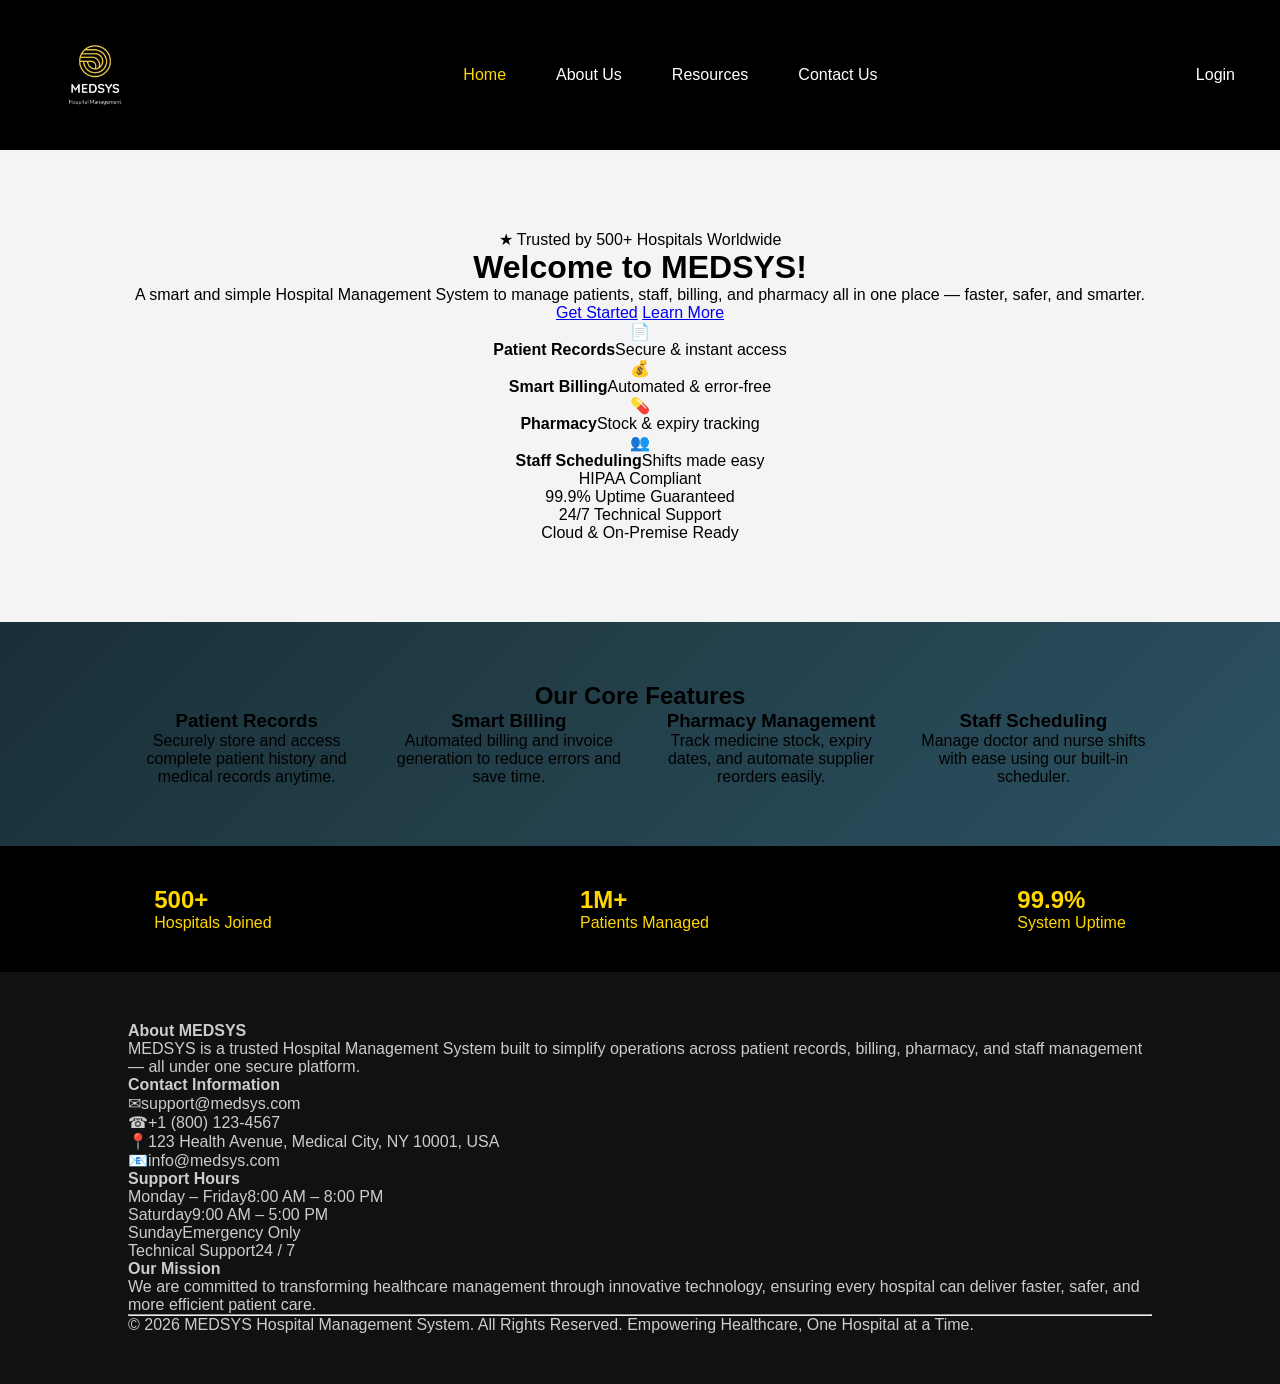
==== index.html @ c2a3234a "frontend changes" ====
<!DOCTYPE html>
<html lang="en">
<head>
    <link rel="stylesheet" href="style.css"> 
    <meta charset="UTF-8">
    <title>MEDSYS - Home</title>
   
</head>
<body>
    <div class="navbar">
        <div class="logo">
            <img src="logo.jpeg" alt="MEDSYS Logo">
        </div>
        <ul class="nav-links">
            <li><a href="index.html" class="active">Home</a></li>
            <li><a href="#">About Us</a></li>
            <li>
                <a href="resources.html">Resources</a>
                <div class="dropdown-content">
                    <a href="resources.html#system-requirements">System Requirements</a>
                    <a href="resources.html#downloads">Downloads</a>
                    <a href="resources.html#faq">FAQ</a>
                    <a href="#">Documentation</a>
                    <a href="#">Support</a>
                </div>
            </li>
            <li>
                <a href="#">Contact Us</a>
                <div class="dropdown-content">
                    <a href="#">Email</a>
                    <a href="#">Locations</a>
                </div>
            </li>
        </ul>
        <div class="login-btn">
            <ul class="nav-links" style="flex-grow: 0;">
                <li><a href="login.html">Login</a></li>
            </ul>
        </div>
    </div>

    <div class="hero">
        <div class="hero-badge">&#9733; Trusted by 500+ Hospitals Worldwide</div>
        <h1>Welcome to <span>MEDSYS!</span></h1>
        <p>A smart and simple Hospital Management System to manage patients, staff, billing, and pharmacy all in one place — faster, safer, and smarter.</p>
        <div class="hero-buttons">
            <a href="#" class="btn-primary">Get Started</a>
            <a href="#" class="btn-secondary">Learn More</a>
        </div>
        <div class="hero-highlights">
            <div class="highlight-item">
                <div class="highlight-icon">&#128196;</div>
                <p><strong>Patient Records</strong>Secure &amp; instant access</p>
            </div>
            <div class="highlight-item">
                <div class="highlight-icon">&#128176;</div>
                <p><strong>Smart Billing</strong>Automated &amp; error-free</p>
            </div>
            <div class="highlight-item">
                <div class="highlight-icon">&#128138;</div>
                <p><strong>Pharmacy</strong>Stock &amp; expiry tracking</p>
            </div>
            <div class="highlight-item">
                <div class="highlight-icon">&#128101;</div>
                <p><strong>Staff Scheduling</strong>Shifts made easy</p>
            </div>
        </div>
        <div class="hero-trust">
            <div class="trust-item"><span class="dot"></span> HIPAA Compliant</div>
            <div class="trust-item"><span class="dot"></span> 99.9% Uptime Guaranteed</div>
            <div class="trust-item"><span class="dot"></span> 24/7 Technical Support</div>
            <div class="trust-item"><span class="dot"></span> Cloud &amp; On-Premise Ready</div>
        </div>
    </div>

    <div class="features">
        <h2>Our Core Features</h2>
        <div class="features-grid">
            <div class="card"><h3>Patient Records</h3><p>Securely store and access complete patient history and medical records anytime.</p></div>
            <div class="card"><h3>Smart Billing</h3><p>Automated billing and invoice generation to reduce errors and save time.</p></div>
            <div class="card"><h3>Pharmacy Management</h3><p>Track medicine stock, expiry dates, and automate supplier reorders easily.</p></div>
            <div class="card"><h3>Staff Scheduling</h3><p>Manage doctor and nurse shifts with ease using our built-in scheduler.</p></div>
        </div>
    </div>

    <div class="stats">
        <div><h2>500+</h2><p>Hospitals Joined</p></div>
        <div><h2>1M+</h2><p>Patients Managed</p></div>
        <div><h2>99.9%</h2><p>System Uptime</p></div>
    </div>

    <footer class="footer-main">
        <div class="footer-grid">
            <div class="footer-col">
                <h4>About MEDSYS</h4>
                <p>MEDSYS is a trusted Hospital Management System built to simplify operations across patient records, billing, pharmacy, and staff management — all under one secure platform.</p>
            </div>
            <div class="footer-col">
                <h4>Contact Information</h4>
                <div class="info-item"><span class="icon">&#9993;</span><span>support@medsys.com</span></div>
                <div class="info-item"><span class="icon">&#9742;</span><span>+1 (800) 123-4567</span></div>
                <div class="info-item"><span class="icon">&#128205;</span><span>123 Health Avenue, Medical City, NY 10001, USA</span></div>
                <div class="info-item"><span class="icon">&#128231;</span><span>info@medsys.com</span></div>
            </div>
            <div class="footer-col">
                <h4>Support Hours</h4>
                <div class="footer-hours">
                    <div class="row"><span>Monday – Friday</span><span>8:00 AM – 8:00 PM</span></div>
                    <div class="row"><span>Saturday</span><span>9:00 AM – 5:00 PM</span></div>
                    <div class="row"><span>Sunday</span><span>Emergency Only</span></div>
                    <div class="row"><span>Technical Support</span><span>24 / 7</span></div>
                </div>
            </div>
            <div class="footer-col">
                <h4>Our Mission</h4>
                <p>We are committed to transforming healthcare management through innovative technology, ensuring every hospital can deliver faster, safer, and more efficient patient care.</p>
            </div>
        </div>
        <hr class="footer-divider">
        <div class="footer-bottom">
            <span>&copy; 2026 MEDSYS Hospital Management System. All Rights Reserved.</span>
            <span class="footer-tagline">Empowering Healthcare, One Hospital at a Time.</span>
        </div>
    </footer>
</body>
</html>
---- style.css ----
/* =============================================
   RESET
============================================= */
*,
*::before,
*::after {
    box-sizing: border-box;
    margin: 0;
    padding: 0;
}

/* =============================================
   GLOBAL BODY (DEFAULT FOR ALL PAGES)
============================================= */
body {
    font-family: 'DM Sans', Arial, sans-serif;
    background: #f0f2f5;
}

/* =============================================
   NAVBAR
============================================= */
.navbar {
    display: flex;
    align-items: center;
    background-color: black;
    padding: 0 20px;
    height: 150px;
}

.logo img {
    height: 150px;
    width: auto;
    display: block;
}

.nav-links {
    list-style: none;
    display: flex;
    flex-grow: 1;
    justify-content: center;
}

.nav-links li {
    position: relative;
    margin: 0 15px;
}

.nav-links a {
    color: white;
    text-decoration: none;
    padding: 15px 10px;
}

.nav-links a:hover,
.nav-links a.active {
    color: gold;
}

.login-btn {
    margin-left: auto;
}

.dropdown-content {
    display: none;
    position: absolute;
    background-color: #333;
    min-width: 160px;
    top: 100%;
}

.dropdown-content a {
    padding: 12px 16px;
    display: block;
    border-bottom: 1px solid #444;
}

.nav-links li:hover .dropdown-content {
    display: block;
}

/* =============================================
   HERO
============================================= */
.hero {
    text-align: center;
    padding: 80px 20px;
    background: #f4f4f4;
}

/* =============================================
   FEATURES
============================================= */
.features {
    padding: 60px 10%;
    text-align: center;
}

.features-grid {
    display: grid;
    grid-template-columns: repeat(auto-fit, minmax(220px, 1fr));
    gap: 25px;
}

/* =============================================
   STATS
============================================= */
.stats {
    background: black;
    color: gold;
    display: flex;
    justify-content: space-around;
    padding: 40px 0;
}

/* =============================================
   FOOTER
============================================= */
.footer-main {
    background: #111;
    color: #ccc;
    padding: 50px 10%;
}

/* =============================================
   AUTH PAGES (IMPORTANT FIX)
   Apply ONLY when class="auth-body" is used
============================================= */
.auth-body {
    background: #0a1628;
    height: 100vh;
    display: flex;
    justify-content: center;
    align-items: center;
}

.auth-card {
    background: white;
    border-radius: 14px;
    width: 420px;
    box-shadow: 0 24px 60px rgba(0,0,0,0.5);
    padding: 20px;
}

/* =============================================
   RESPONSIVE
============================================= */
@media (max-width: 768px) {
    .navbar {
        height: auto;
        flex-wrap: wrap;
    }

    .nav-links {
        flex-wrap: wrap;
        justify-content: flex-start;
    }

    .features-grid {
        grid-template-columns: 1fr;
    }
}
/* Reset */
* {
    margin: 0;
    padding: 0;
    box-sizing: border-box;
}

/* Page background */
body {
    font-family: 'Segoe UI', Arial, sans-serif;
    background: linear-gradient(135deg, #0f2027, #203a43, #2c5364);
    height: 100vh;
}

/* Center the card */
.auth-page {
    display: flex;
    justify-content: center;
    align-items: center;
    height: 100%;
}

/* Card box */
.auth-card {
    background: #ffffff;
    width: 350px;
    padding: 30px 25px;
    border-radius: 12px;
    box-shadow: 0 10px 25px rgba(0, 0, 0, 0.2);
}

/* Header */
.card-header h2 {
    text-align: center;
    margin-bottom: 20px;
    color: #333;
}

/* Form body */
.card-body {
    display: flex;
    flex-direction: column;
}

/* Input fields */
.field {
    margin-bottom: 15px;
}

.field label {
    display: block;
    margin-bottom: 5px;
    font-size: 14px;
    color: #555;
}

.field input {
    width: 100%;
    padding: 10px;
    border: 1px solid #ccc;
    border-radius: 6px;
    font-size: 14px;
    transition: 0.3s;
}

.field input:focus {
    border-color: #2c5364;
    outline: none;
}

/* Button */
.btn {
    padding: 12px;
    background: #2c5364;
    color: #fff;
    border: none;
    border-radius: 6px;
    font-size: 15px;
    cursor: pointer;
    transition: 0.3s;
}

.btn:hover {
    background: #1a3c4a;
}

/* Register text */
.register-text {
    margin-top: 15px;
    text-align: center;
    font-size: 14px;
}

.register-text a {
    color: #2c5364;
    text-decoration: none;
    font-weight: bold;
}

.register-text a:hover {
    text-decoration: underline;
}
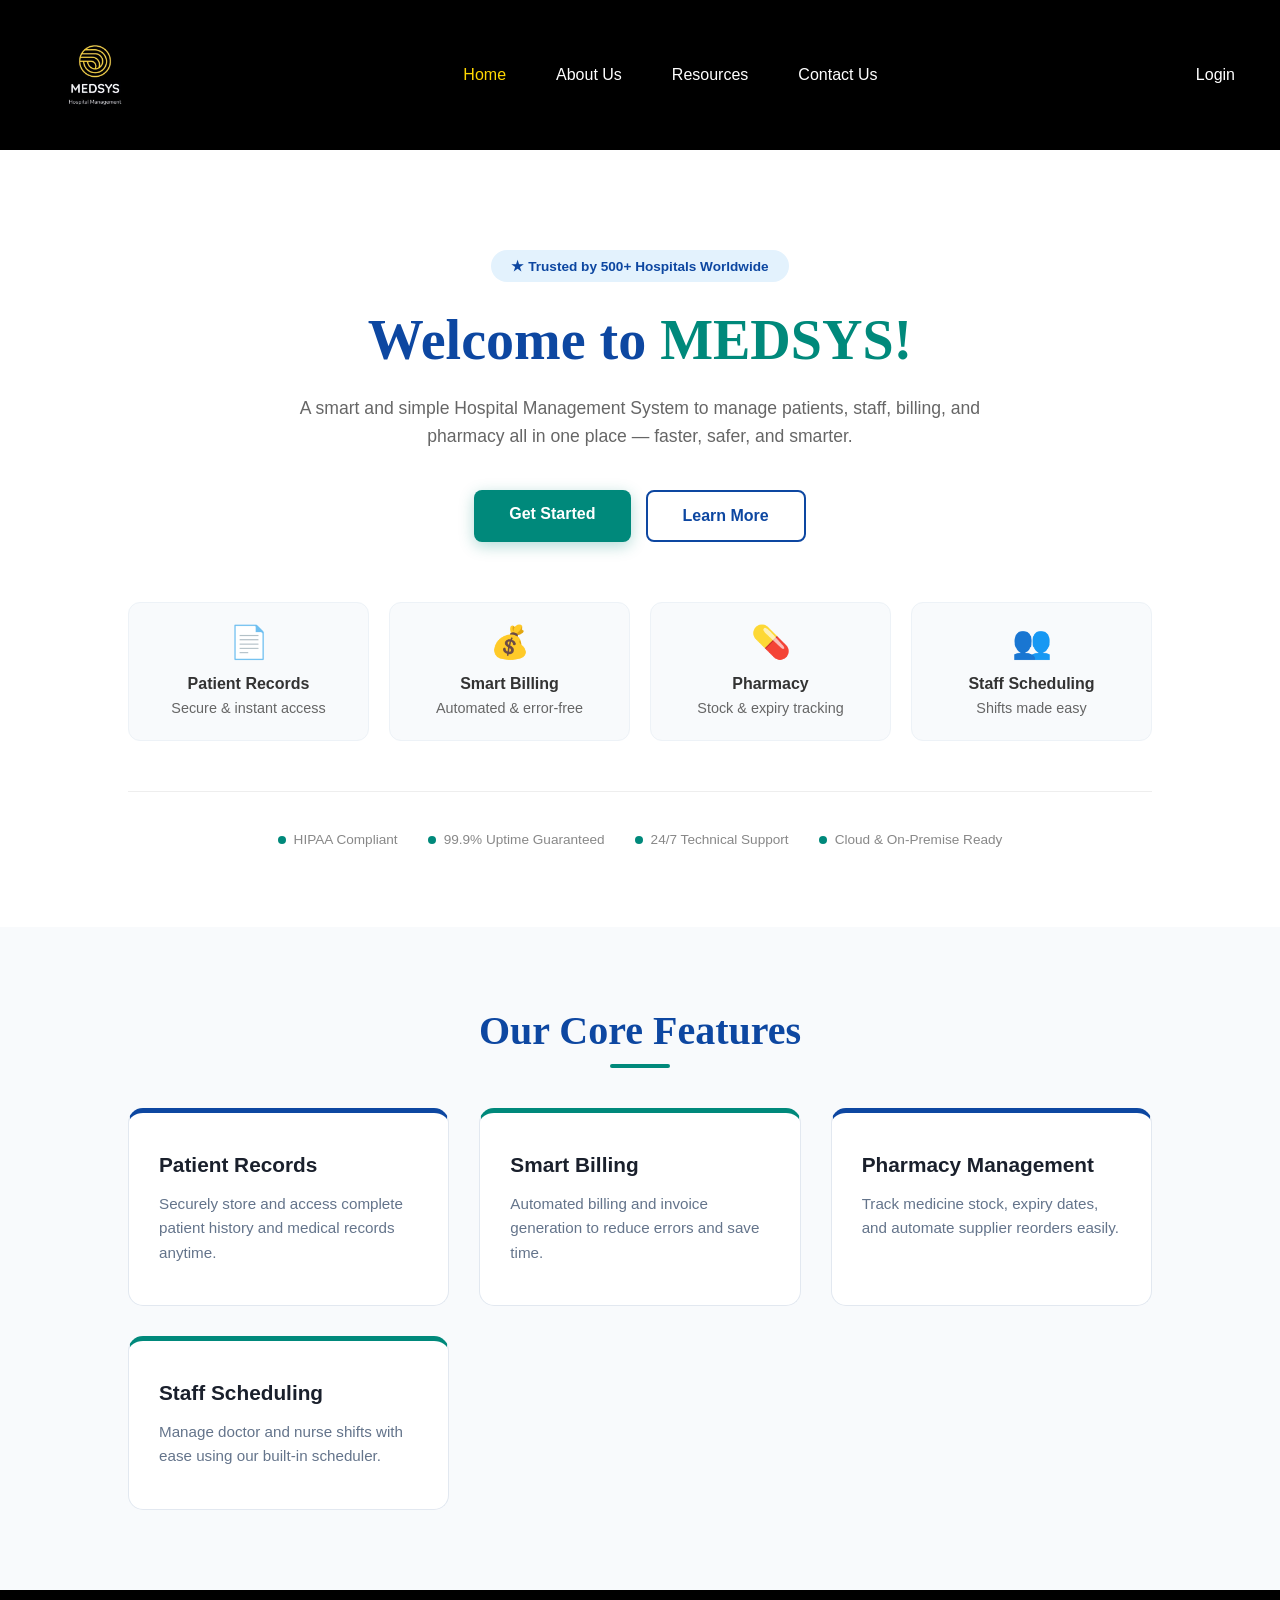
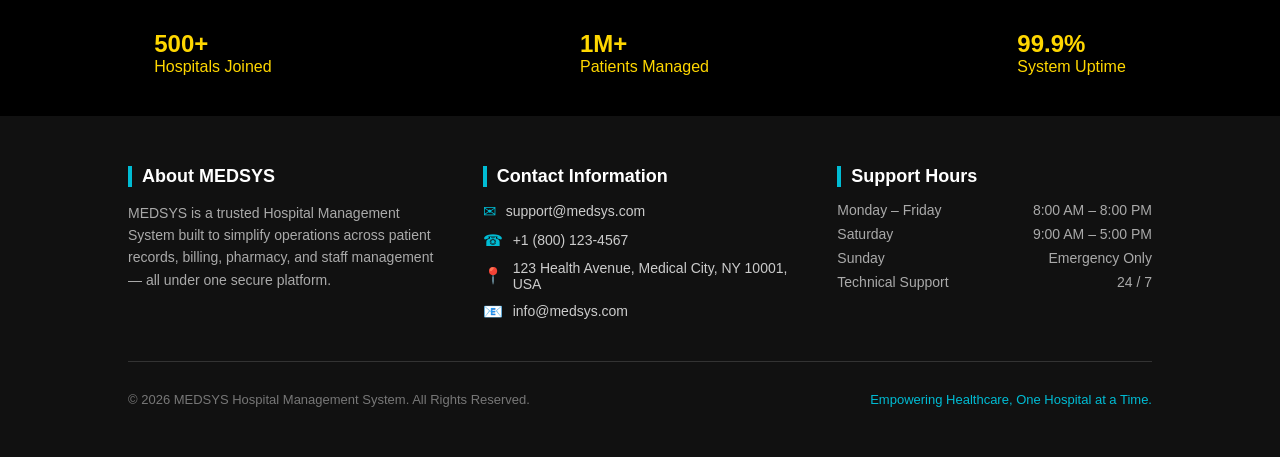
==== commit a75d4111: "footer fix" ====
--- a/index.html
+++ b/index.html
@@ -111,10 +111,6 @@
                     <div class="row"><span>Technical Support</span><span>24 / 7</span></div>
                 </div>
             </div>
-            <div class="footer-col">
-                <h4>Our Mission</h4>
-                <p>We are committed to transforming healthcare management through innovative technology, ensuring every hospital can deliver faster, safer, and more efficient patient care.</p>
-            </div>
         </div>
         <hr class="footer-divider">
         <div class="footer-bottom">
--- a/style.css
+++ b/style.css
@@ -80,27 +80,229 @@
 }
 
 /* =============================================
-   HERO
+   HERO SECTION
 ============================================= */
 .hero {
     text-align: center;
-    padding: 80px 20px;
-    background: #f4f4f4;
+    padding: 100px 10% 80px;
+    background: #ffffff; /* Clean white background to contrast the nav */
+    color: #333;
+}
+
+.hero-badge {
+    display: inline-block;
+    background: #e3f2fd;
+    color: #0d47a1;
+    padding: 8px 20px;
+    border-radius: 50px;
+    font-size: 0.85rem;
+    font-weight: 600;
+    margin-bottom: 25px;
+}
+
+.hero h1 {
+    font-family: 'DM Serif Display', serif;
+    font-size: 3.5rem;
+    color: #0d47a1;
+    margin-bottom: 20px;
+    line-height: 1.2;
+}
+
+.hero h1 span {
+    color: #00897b; /* Teal accent */
+}
+
+.hero p {
+    font-size: 1.1rem;
+    color: #666;
+    max-width: 700px;
+    margin: 0 auto 40px;
+    line-height: 1.6;
+}
+
+/* --- Hero Buttons --- */
+.hero-buttons {
+    display: flex;
+    justify-content: center;
+    gap: 15px;
+    margin-bottom: 60px;
+}
+
+.btn-primary, .btn-secondary {
+    padding: 15px 35px;
+    border-radius: 8px;
+    text-decoration: none;
+    font-weight: 600;
+    transition: all 0.3s ease;
+}
+
+.btn-primary {
+    background-color: #00897b;
+    color: white;
+    border: none;
+    box-shadow: 0 4px 15px rgba(0, 137, 123, 0.3);
+}
+
+.btn-primary:hover {
+    background-color: #00695c;
+    transform: translateY(-2px);
+}
+
+.btn-secondary {
+    background-color: transparent;
+    color: #0d47a1;
+    border: 2px solid #0d47a1;
+}
+
+.btn-secondary:hover {
+    background-color: #0d47a1;
+    color: white;
+}
+
+/* --- Hero Highlights --- */
+.hero-highlights {
+    display: grid;
+    grid-template-columns: repeat(auto-fit, minmax(200px, 1fr));
+    gap: 20px;
+    margin-bottom: 50px;
+}
+
+.highlight-item {
+    background: #f8fafc;
+    padding: 20px;
+    border-radius: 12px;
+    border: 1px solid #edf2f7;
+    transition: transform 0.3s;
+}
+
+.highlight-item:hover {
+    transform: translateY(-5px);
+    background: #fff;
+    box-shadow: 0 10px 20px rgba(0,0,0,0.05);
+}
+
+.highlight-icon {
+    font-size: 2rem;
+    margin-bottom: 10px;
+}
+
+.highlight-item p {
+    font-size: 0.9rem;
+    margin: 0;
+}
+
+.highlight-item strong {
+    display: block;
+    color: #333;
+    font-size: 1rem;
+}
+
+/* --- Trust Bar --- */
+.hero-trust {
+    display: flex;
+    justify-content: center;
+    flex-wrap: wrap;
+    gap: 30px;
+    border-top: 1px solid #eee;
+    padding-top: 40px;
+}
+
+.trust-item {
+    font-size: 0.85rem;
+    color: #888;
+    display: flex;
+    align-items: center;
+    gap: 8px;
+}
+
+.dot {
+    height: 8px;
+    width: 8px;
+    background-color: #00897b;
+    border-radius: 50%;
+    display: inline-block;
+}
+
+/* Mobile Responsiveness */
+@media (max-width: 768px) {
+    .hero h1 { font-size: 2.5rem; }
+    .hero-buttons { flex-direction: column; align-items: center; }
+    .btn-primary, .btn-secondary { width: 100%; max-width: 300px; }
 }
 
 /* =============================================
    FEATURES
 ============================================= */
 .features {
-    padding: 60px 10%;
+    padding: 80px 10%;
     text-align: center;
+    background-color: #f8fafc; /* Subtle background to separate from hero */
+}
+
+.features h2 {
+    font-family: 'DM Serif Display', serif;
+    font-size: 2.5rem;
+    color: #0d47a1; /* Deep Medical Blue */
+    margin-bottom: 40px;
+    position: relative;
+}
+
+/* Creating a small underline under the header */
+.features h2::after {
+    content: '';
+    display: block;
+    width: 60px;
+    height: 4px;
+    background: #00897b; /* Teal Accent */
+    margin: 10px auto;
+    border-radius: 2px;
 }
 
 .features-grid {
     display: grid;
-    grid-template-columns: repeat(auto-fit, minmax(220px, 1fr));
-    gap: 25px;
-}
+    grid-template-columns: repeat(auto-fit, minmax(250px, 1fr));
+    gap: 30px;
+}
+
+/* =============================================
+   FEATURE CARDS
+============================================= */
+.features .card {
+    background: #ffffff;
+    padding: 40px 30px;
+    border-radius: 15px;
+    border: 1px solid #e2e8f0;
+    transition: all 0.3s ease-in-out;
+    text-align: left; /* Align text to the left for better readability */
+    display: flex;
+    flex-direction: column;
+}
+
+/* Hover Effect: Card lifts up and border changes color */
+.features .card:hover {
+    transform: translateY(-10px);
+    box-shadow: 0 15px 35px rgba(13, 71, 161, 0.1);
+    border-color: #00897b;
+}
+
+.features .card h3 {
+    font-size: 1.3rem;
+    color: #1a202c;
+    margin-bottom: 15px;
+    font-weight: 600;
+}
+
+.features .card p {
+    font-size: 0.95rem;
+    color: #64748b;
+    line-height: 1.6;
+}
+
+/* Specific Border Accents for each card */
+.features .card:nth-child(1) { border-top: 5px solid #0d47a1; } /* Blue */
+.features .card:nth-child(2) { border-top: 5px solid #00897b; } /* Teal */
+.features .card:nth-child(3) { border-top: 5px solid #0d47a1; } /* Blue */
+.features .card:nth-child(4) { border-top: 5px solid #00897b; } /* Teal */
 
 /* =============================================
    STATS
@@ -116,149 +318,284 @@
 /* =============================================
    FOOTER
 ============================================= */
+/* Footer Main */
 .footer-main {
     background: #111;
     color: #ccc;
     padding: 50px 10%;
+    font-family: 'DM Sans', Arial, sans-serif;
+}
+
+/* Grid Layout */
+.footer-grid {
+    display: grid;
+    grid-template-columns: repeat(auto-fit, minmax(220px, 1fr));
+    gap: 40px;
+}
+
+/* Each Column */
+.footer-col h4 {
+    color: #fff;
+    margin-bottom: 15px;
+    font-size: 18px;
+    border-left: 4px solid #00bcd4;
+    padding-left: 10px;
+}
+
+.footer-col p {
+    font-size: 14px;
+    line-height: 1.6;
+    color: #aaa;
+}
+
+/* Contact Info Items */
+.info-item {
+    display: flex;
+    align-items: center;
+    margin-bottom: 10px;
+    font-size: 14px;
+}
+
+.info-item .icon {
+    margin-right: 10px;
+    color: #00bcd4;
+    font-size: 16px;
+}
+
+/* Support Hours */
+.footer-hours .row {
+    display: flex;
+    justify-content: space-between;
+    margin-bottom: 8px;
+    font-size: 14px;
+    color: #aaa;
+}
+
+/* Divider */
+.footer-divider {
+    margin: 30px 0;
+    border: none;
+    border-top: 1px solid #333;
+}
+
+/* Bottom Section */
+.footer-bottom {
+    display: flex;
+    justify-content: space-between;
+    flex-wrap: wrap;
+    font-size: 13px;
+    color: #777;
+}
+
+.footer-tagline {
+    color: #00bcd4;
 }
 
 /* =============================================
    AUTH PAGES (IMPORTANT FIX)
    Apply ONLY when class="auth-body" is used
 ============================================= */
-.auth-body {
-    background: #0a1628;
-    height: 100vh;
+/* =============================================
+   LOGIN PAGE STYLING (MATCHES YOUR HTML)
+============================================= */
+
+/* Center full page */
+.auth-page {
     display: flex;
     justify-content: center;
     align-items: center;
-}
-
-.auth-card {
-    background: white;
-    border-radius: 14px;
-    width: 420px;
-    box-shadow: 0 24px 60px rgba(0,0,0,0.5);
-    padding: 20px;
-}
-
-/* =============================================
-   RESPONSIVE
-============================================= */
-@media (max-width: 768px) {
-    .navbar {
-        height: auto;
-        flex-wrap: wrap;
-    }
-
-    .nav-links {
-        flex-wrap: wrap;
-        justify-content: flex-start;
-    }
-
-    .features-grid {
-        grid-template-columns: 1fr;
-    }
-}
-/* Reset */
-* {
-    margin: 0;
-    padding: 0;
-    box-sizing: border-box;
-}
-
-/* Page background */
-body {
-    font-family: 'Segoe UI', Arial, sans-serif;
-    background: linear-gradient(135deg, #0f2027, #203a43, #2c5364);
-    height: 100vh;
-}
-
-/* Center the card */
-.auth-page {
-    display: flex;
-    justify-content: center;
-    align-items: center;
-    height: 100%;
-}
-
-/* Card box */
+    min-height: 100vh;
+    background: linear-gradient(135deg, #90b9cb, #203a43, #2c5364);
+}
+
+/* Card */
 .auth-card {
     background: #ffffff;
     width: 350px;
-    padding: 30px 25px;
+    padding: 25px 20px;
     border-radius: 12px;
-    box-shadow: 0 10px 25px rgba(0, 0, 0, 0.2);
+    box-shadow: 0 15px 35px rgba(0, 0, 0, 0.3);
 }
 
 /* Header */
 .card-header h2 {
     text-align: center;
     margin-bottom: 20px;
-    color: #333;
-}
-
-/* Form body */
+    color: #0d47a1;
+    font-size: 22px;
+}
+
+/* Form layout */
 .card-body {
     display: flex;
     flex-direction: column;
 }
 
-/* Input fields */
+/* Fields */
 .field {
-    margin-bottom: 15px;
+    margin-bottom: 12px;
 }
 
 .field label {
+    font-size: 13px;
+    margin-bottom: 4px;
+    color: #555;
     display: block;
-    margin-bottom: 5px;
-    font-size: 14px;
-    color: #555;
-}
-
+}
+
+/* 🔽 Smaller input boxes */
 .field input {
     width: 100%;
-    padding: 10px;
+    padding: 8px 10px;
+    font-size: 13px;
+    border-radius: 6px;
     border: 1px solid #ccc;
-    border-radius: 6px;
-    font-size: 14px;
-    transition: 0.3s;
-}
-
+    transition: 0.2s;
+}
+
+/* Focus effect */
 .field input:focus {
-    border-color: #2c5364;
+    border-color: #00897b;
     outline: none;
 }
 
 /* Button */
 .btn {
-    padding: 12px;
-    background: #2c5364;
+    margin-top: 10px;
+    padding: 10px;
+    font-size: 14px;
+    background: #7cb6b0;
     color: #fff;
     border: none;
     border-radius: 6px;
-    font-size: 15px;
     cursor: pointer;
     transition: 0.3s;
 }
 
 .btn:hover {
-    background: #1a3c4a;
+    background: #00695c;
 }
 
 /* Register text */
 .register-text {
     margin-top: 15px;
     text-align: center;
-    font-size: 14px;
+    font-size: 13px;
 }
 
 .register-text a {
-    color: #2c5364;
+    color: #1a47a1;
     text-decoration: none;
-    font-weight: bold;
+    font-weight: 600;
 }
 
 .register-text a:hover {
     text-decoration: underline;
+}
+/* =============================================
+   REGISTER PAGE FIX (COMPACT CARD)
+============================================= */
+
+/* Center page */
+.auth-body {
+    background: linear-gradient(135deg, #9bc0d0, #203a43, #2c5364);
+    min-height: 100vh;
+    display: flex;
+    justify-content: center;
+    align-items: center;
+}
+
+/* Card */
+.auth-card {
+    width: 500px;
+    max-width: 90%;
+    background: #fff;
+    padding: 20px 25px;
+    border-radius: 10px;
+    box-shadow: 0 15px 35px rgba(0,0,0,0.3);
+}
+
+/* Header */
+.card-header {
+    text-align: center;
+    margin-bottom: 15px;
+}
+
+.brand {
+    font-size: 20px;
+    font-weight: bold;
+    color: #a3c2f0;
+}
+
+.sub {
+    font-size: 13px;
+    color: #777;
+}
+
+/* Section titles */
+.section-title {
+    font-size: 14px;
+    font-weight: 600;
+    margin: 12px 0 6px;
+    color: #0d47a1;
+}
+
+/* Grid (2 columns) */
+.grid-2 {
+    display: grid;
+    grid-template-columns: 1fr 1fr;
+    gap: 10px;
+}
+
+/* Fields */
+.field {
+    margin-bottom: 8px;
+}
+
+.field label {
+    font-size: 12px;
+    margin-bottom: 3px;
+    display: block;
+}
+
+/* 🔽 SMALL INPUT BOXES */
+.field input,
+.field select {
+    width: 100%;
+    padding: 6px 8px;   /* smaller height */
+    font-size: 12px;
+    border-radius: 5px;
+    border: 1px solid #ccc;
+}
+
+/* Button */
+.btn {
+    margin-top: 10px;
+    padding: 9px;
+    font-size: 13px;
+    background: #00897b;
+    color: white;
+    border: none;
+    border-radius: 5px;
+    cursor: pointer;
+}
+
+/* Terms */
+.terms {
+    font-size: 12px;
+    margin: 8px 0;
+}
+
+/* Login text */
+.login-text {
+    text-align: center;
+    font-size: 12px;
+    margin-top: 10px;
+}
+
+/* Responsive */
+@media (max-width: 600px) {
+    .grid-2 {
+        grid-template-columns: 1fr;
+    }
 }
